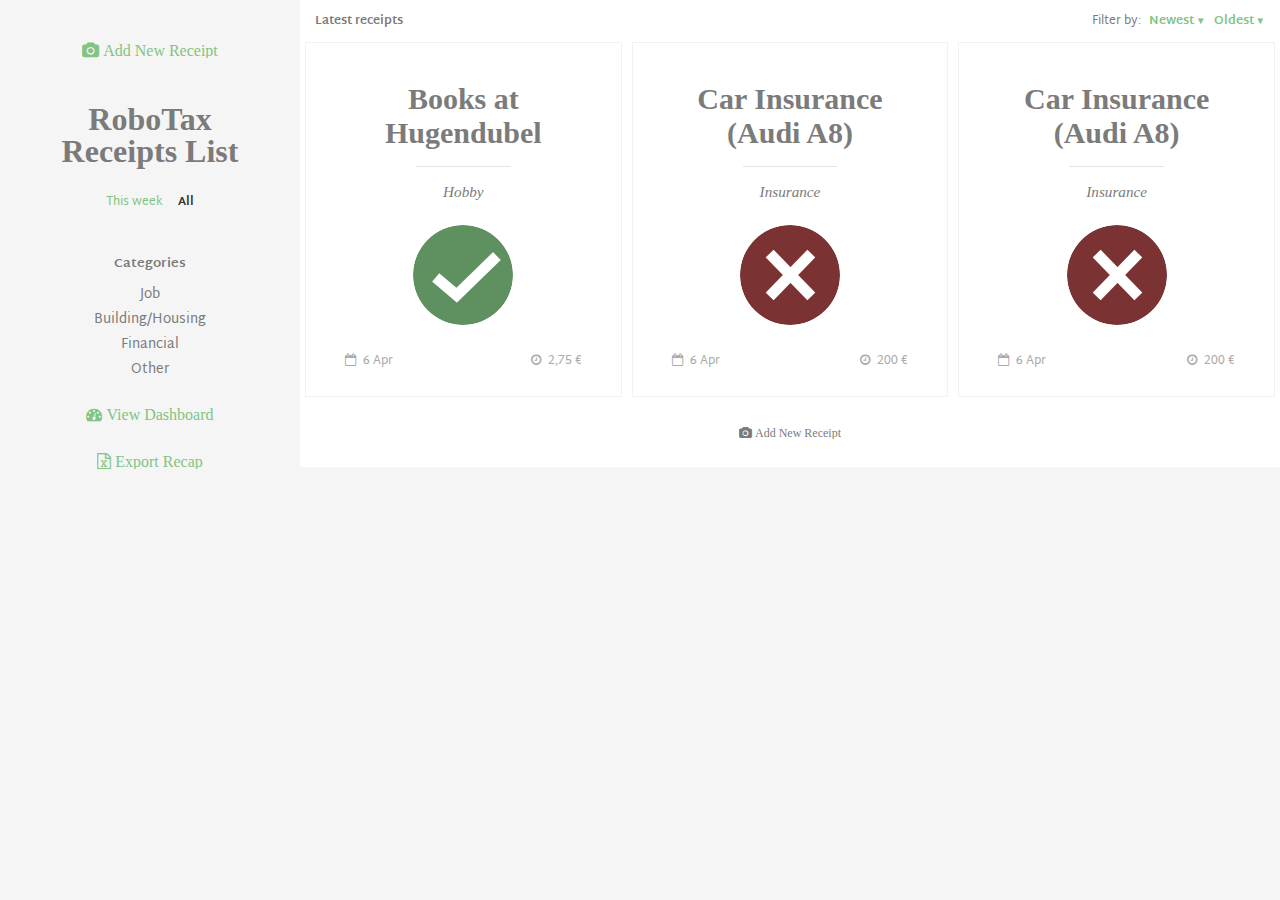
==== robotax-front/index2.html @ 1d30bae1 "Updates?¿" ====
<!DOCTYPE html>
<!-- Hi there, curious. The future belongs to robots and those who program them. -->
<html lang="en" class="no-js">
	<head>
		<meta charset="UTF-8" />
		<meta http-equiv="X-UA-Compatible" content="IE=edge">
		<meta name="viewport" content="width=device-width, initial-scale=1">
		<title>RoboTax - APP</title>
		<meta name="description" content="A responsive, magazine-like website layout with a grid item animation effect when opening the content" />
		<meta name="keywords" content="grid, layout, effect, animated, responsive, magazine, template, web design" />
		<meta name="author" content="Codrops" />
		<link rel="shortcut icon" href="../favicon.ico">
		<link rel="stylesheet" type="text/css" href="css/normalize.css" />
		<link rel="stylesheet" type="text/css" href="fonts/font-awesome-4.3.0/css/font-awesome.min.css" />
		<link rel="stylesheet" type="text/css" href="css/style2.css" />
		<link rel="stylesheet" type="text/css" href="css/sweetalert.css">

		<script src="js/modernizr.custom.js"></script>

		<!-- Maybe put this shit somewhere else, in like custom.css -->
		<style type="text/css">
		
			.fileUpload {
			    position: relative;
			    overflow: hidden;
			    margin: 10px;
			}
			.fileUpload input.upload {
			    position: absolute;
			    top: 0;
			    right: 0;
			    margin: 0;
			    padding: 0;
			    font-size: 20px;
			    cursor: pointer;
			    opacity: 0;
			    filter: alpha(opacity=0);
			}
		</style>
	</head>
	<body>

		<div class="container">
			<button id="menu-toggle" class="menu-toggle"><span>Menu</span></button>
			<div id="theSidebar" class="sidebar">
				<button class="close-button fa fa-fw fa-close"></button>

				<!-- Cause yeah, it needs to be directly accessible, for iPad it's ready -->
				<a class="fileUpload fa fa-camera">
					<span>Add New Receipt</span>
					<input type="file" class="upload" accept="image/*" capture="camera">
				</a>

				<h1><span>RoboTax<span> Receipts List</h1>
				<nav class="codrops-demos">
					<a href="">This week</a>
					<a class="current-demo" href="">All</a>
				</nav>
				<div class="related">
					<h3>Categories</h3>
					<a href="">Job</a>
					<a href="">Building/Housing</a>
					<a href="">Financial</a>
					<a href="">Other</a>
				</div>

				<!-- Maybe put this whole shit in a modal, Export functionnality and Dashboard are pretty scarce -->
				<a href="" class="fileUpload fa fa-dashboard">
					<span href="">View Dashboard</span>
				</a>
				<a href="" class="fileUpload fa fa-file-excel-o">
					<span href="">Export Recap</span>
				</a>

			</div>
			<div id="theGrid" class="main">
				<section class="grid">
					<header class="top-bar">
						<h2 class="top-bar__headline">Latest receipts</h2>
						<div class="filter">
							<span>Filter by:</span>
							<span class="dropdown">Newest</span>
							<span class="dropdown">Oldest</span>
						</div>
					</header>
				  	<!-- Grid items go here, those are displayed on the main page ;) -->
					<a class="grid__item" href="#">
						<h2 class="title title--preview">Books at Hugendubel</h2>
						<div class="loader"></div>
						<span class="category">Hobby</span>
						<div class="meta meta--preview">
							<img class="meta__avatar" src="img/status/ok.png"/> 
							<span class="meta__date"><i class="fa fa-calendar-o"></i> 6 Apr</span>
							<span class="meta__reading-time"><i class="fa fa-clock-o"></i> 2,75 €</span>
						</div>
					</a>

					<a class="grid__item" href="#">
						<h2 class="title title--preview">Car Insurance (Audi A8)</h2>
						<div class="loader"></div>
						<span class="category">Insurance</span>
						<div class="meta meta--preview">
							<img class="meta__avatar" src="img/status/nok.png"/> 
							<span class="meta__date"><i class="fa fa-calendar-o"></i> 6 Apr</span>
							<span class="meta__reading-time"><i class="fa fa-clock-o"></i> 200 €</span>
						</div>
					</a>

					<a class="grid__item" href="#">
						<h2 class="title title--preview">Car Insurance (Audi A8)</h2>
						<div class="loader"></div>
						<span class="category">Insurance</span>
						<div class="meta meta--preview">
							<img class="meta__avatar" src="img/status/nok.png"/> 
							<span class="meta__date"><i class="fa fa-calendar-o"></i> 6 Apr</span>
							<span class="meta__reading-time"><i class="fa fa-clock-o"></i> 200 €</span>
						</div>
					</a>

					<!-- A usability thing for Mobile users, maybe put it on top? -->
					<footer class="page-meta">

						<div class="fileUpload fa fa-camera">
							<span>Add New Receipt</span>
							<form id="badass" action="http://46.101.180.138:8080/" method="post">
								<input id="thepic" type="file" class="upload" accept="image/*" capture="camera" onchange="picChange(event)" value="">
							</form>
						</div>
						
					</footer>

				</section>
				<section class="content">
					<div class="scroll-wrap">
						<!-- Corresponds to grid item 1 -->
						<article class="content__item">
							<span class="category category--full">Hobby</span>
							<h2 class="title title--full">Books at Hugendubel</h2>
							<div class="meta meta--full">
								<img class="meta__avatar" src="img/status/ok.png" />
								<span class="meta__author">Test</span>
								<span class="meta__date"><i class="fa fa-calendar-o"></i> 6 Apr</span>
								<span class="meta__reading-time"><i class="fa fa-clock-o"></i> 2,75 €</span>
								<span class="meta__misc meta__misc--seperator"><i class="fa fa-comments-o"></i> Approved</span>
								<span class="meta__misc"><i class="fa fa-heart"></i> Stuff </span>
								<nav class="article-nav">
									<button><i class="fa fa-angle-left"></i> <span>Previous</span></button>
									<button><span>Next</span> <i class="fa fa-angle-right"></i></button>
								</nav>
							</div>
							<p>Hello there !</p>
						</article>

						<!-- Corresponds to grid item 1 -->
						<article class="content__item">
							<span class="category category--full">Insurance</span>
							<h2 class="title title--full">Car Insurance (Audi A8)</h2>
							<div class="meta meta--full">
								<img class="meta__avatar" src="img/status/ok.png"/>
								<span class="meta__author">Test 2</span>
								<span class="meta__date"><i class="fa fa-calendar-o"></i> 6 Apr</span>
								<span class="meta__reading-time"><i class="fa fa-clock-o"></i> 200 €</span>
								<span class="meta__misc meta__misc--seperator"><i class="fa fa-comments-o"></i> Not Approved</span>
								<span class="meta__misc"><i class="fa fa-heart"></i> Stuff</span>
								<nav class="article-nav">
									<button><i class="fa fa-angle-left"></i> <span>Previous</span></button>
									<button><span>Next</span> <i class="fa fa-angle-right"></i></button>
								</nav>
							</div>
							<p>Hello again!</p>
						</article>

						<!-- Corresponds to grid item 1 -->
						<article class="content__item">
							<span class="category category--full">Insurance</span>
							<h2 class="title title--full">Car Insurance (Audi A8)</h2>
							<div class="meta meta--full">
								<img class="meta__avatar" src="img/status/ok.png"/>
								<span class="meta__author">Test 2</span>
								<span class="meta__date"><i class="fa fa-calendar-o"></i> 6 Apr</span>
								<span class="meta__reading-time"><i class="fa fa-clock-o"></i> 200 €</span>
								<span class="meta__misc meta__misc--seperator"><i class="fa fa-comments-o"></i> Not Approved</span>
								<span class="meta__misc"><i class="fa fa-heart"></i> Stuff</span>
								<nav class="article-nav">
									<button><i class="fa fa-angle-left"></i> <span>Previous</span></button>
									<button><span>Next</span> <i class="fa fa-angle-right"></i></button>
								</nav>
							</div>
							<p>Hello again!</p>
						</article>
						
					</div>
					<button class="close-button"><i class="fa fa-close"></i><span>Close</span></button>
				</section>
			</div>
		</div><!-- /container -->
		<script src="js/classie.js"></script>
		<script src="js/main.js"></script>

		<!-- Sweet alert, this shit is dope! Confirm the reception from Gini or is it refundable or not -->
		<script src="js/sweetalert.min.js"></script> 
		<script type="text/javascript">
			swal({   title: "Version 0.5",   text: "This is the dev Server",   type: "success",   confirmButtonText: "Cool" });
		</script>
		<script type="text/javascript">
			function picChange(evt){ 

				var fileInput = evt.target.files;
				if(fileInput.length>0){
					var windowURL = window.URL || window.webkitURL; 
					var picURL = windowURL.createObjectURL(fileInput[0]);
					var photo = new Image();
					var formData = new FormData();
					photo.onload = function(){
					  //draw photo into canvas when ready
					  formData.append("name", fileInput[0].name);
					  formData.append("fileupload", fileInput[0]);			  
					  fileInput[0].name;
					  var request = new XMLHttpRequest();
					  request.open("POST", "http://robo.tax:8080/" + fileInput[0].name);
					  request.send(formData);

					  swal({   title: "Good job!",   text: "Your image is being processed. You will get the result soon.",   type: "success", confirmButtonText: "Cool", html:true });
					  
					};
					//load photo into canvas
					photo.src = picURL;
					// windowURL.revokeObjectURL(picURL);
				}
			}

		</script>

	</body>
</html>
---- robotax-front/css/style2.css ----
@import url(http://fonts.googleapis.com/css?family=Playfair+Display+SC:400italic,700,900|Raleway:500|Martel+Sans:400,700);
@font-face {
  font-weight: normal;
  font-style: normal;
  font-family: 'codropsicons';
  src: url("../fonts/codropsicons/codropsicons.eot");
  src: url("../fonts/codropsicons/codropsicons.eot?#iefix") format("embedded-opentype"), url("../fonts/codropsicons/codropsicons.woff") format("woff"), url("../fonts/codropsicons/codropsicons.ttf") format("truetype"), url("../fonts/codropsicons/codropsicons.svg#codropsicons") format("svg");
}
*, *:after, *:before {
  -webkit-box-sizing: border-box;
  box-sizing: border-box;
}

.clearfix:before, .clearfix:after {
  display: table;
  content: '';
}

.clearfix:after {
  clear: both;
}

body {
  background: #fff;
  color: #7b7b7b;
  font-weight: 400;
  font-size: 16px;
  font-family: "Martel Sans", Arial, sans-serif;
  -webkit-font-smoothing: antialiased;
  -moz-osx-font-smoothing: grayscale;
  overflow: hidden;
  overflow-y: scroll;
  /* force scroll to appear */
}

/* helper class when showing content */
.noscroll {
  overflow: hidden;
}

a {
  outline: none;
  color: #81c483;
  text-decoration: none;
}

a:hover,
a:focus {
  color: #333;
  outline: none;
}

button:focus {
  outline: none;
}

/* Sidebar */
.sidebar {
  text-align: center;
  background: #f5f5f5;
  z-index: 1000;
  position: fixed;
  width: 300px;
  max-width: 100%;
  height: 100%;
  height: 100vh;
  top: 0;
  left: 0;
  padding: 2em 1em;
}

.sidebar h1 {
  margin: 0.75em 0 0;
  font-size: 2em;
  line-height: 1;
  font-family: "Playfair Display", serif;
}

.sidebar h1 span {
  display: block;
}

/* Codrops links */
.codrops-links {
  position: relative;
  display: inline-block;
  text-align: center;
  white-space: nowrap;
  min-height: 45px;
}

.codrops-links::after {
  position: absolute;
  top: 0;
  left: 50%;
  width: 1px;
  height: 100%;
  background: #ddd;
  content: '';
  -webkit-transform: rotate3d(0, 0, 1, 22.5deg);
  transform: rotate3d(0, 0, 1, 22.5deg);
}

.codrops-icon {
  display: inline-block;
  margin: 0.5em;
  padding: 0em 0;
  width: 1.5em;
  text-decoration: none;
}

.codrops-icon span {
  display: none;
}

.codrops-icon:before {
  margin: 0 5px;
  text-transform: none;
  font-weight: normal;
  font-style: normal;
  font-variant: normal;
  font-family: 'codropsicons';
  line-height: 1;
  speak: none;
}

.codrops-icon--drop:before {
  content: "\e001";
}

.codrops-icon--prev:before {
  content: "\e004";
}

/* Demo links */
.codrops-demos {
  margin: 2em 0 0;
  font-size: 0.75em;
}

.codrops-demos a {
  display: inline-block;
  margin: 0 0.5em;
}

.codrops-demos a.current-demo {
  color: #333;
  font-weight: bold;
}

.codrops-demos a.current-demo:focus {
  color: #aaa;
}

.related {
  font-size: 0.85em;
  padding-bottom: 1em;
}

.related h3 {
  margin: 3em 0 0.5em 0;
  font-size: 0.95em;
}

.related a {
  display: block;
  color: inherit;
}

.related a:hover,
.related a:focus {
  color: #414741;
}

/* Main content */
.main {
  position: relative;
  z-index: 50;
}

/* Grid container */
.grid {
  position: relative;
}

/* Overlay */
.grid::after {
  content: '';
  background: rgba(202, 202, 202, 0.4);
  opacity: 0;
  position: absolute;
  pointer-events: none;
  top: 0;
  left: 0;
  width: 100%;
  height: 100%;
  -webkit-transition: opacity 0.5s;
  transition: opacity 0.5s;
}

.view-single .grid::after {
  opacity: 1;
}

/* Top bar above the grid */
.top-bar {
  background: #fff;
  width: 100%;
  line-height: 1;
  padding: 15px 15px 10px;
  display: -webkit-box;
  display: -webkit-flex;
  display: -ms-flexbox;
  display: flex;
  -webkit-align-items: center;
  align-items: center;
}

.top-bar__headline {
  margin: 0;
  font-size: 0.75em;
}

/* Menu button for toggling the sidebar (appears on small screen) */
.menu-toggle {
  position: fixed;
  z-index: 100;
  display: block;
  width: 25px;
  height: 25px;
  top: 14px;
  left: 14px;
  cursor: pointer;
  background: none;
  border: none;
  display: none;
  margin: -2px 15px 0 0;
}

.menu-toggle span {
  position: absolute;
  top: 50%;
  left: 0;
  display: block;
  width: 100%;
  height: 2px;
  background-color: #81c483;
  font-size: 0px;
  -webkit-touch-callout: none;
  -webkit-user-select: none;
  -khtml-user-select: none;
  -moz-user-select: none;
  -ms-user-select: none;
  user-select: none;
}

.menu-toggle span:before,
.menu-toggle span:after {
  position: absolute;
  left: 0;
  width: 100%;
  height: 100%;
  background: #81c483;
  content: '';
}

.menu-toggle span:before {
  -webkit-transform: translateY(-7px);
  transform: translateY(-7px);
}

.menu-toggle span:after {
  -webkit-transform: translateY(7px);
  transform: translateY(7px);
}

/* Filter/dropdown dummy on the right */
.filter {
  text-align: right;
  font-size: 0.75em;
  margin-left: auto;
}

.dropdown {
  font-weight: bold;
  margin-left: 5px;
  cursor: pointer;
  color: #81c483;
}

.dropdown::after {
  content: '\25BC';
  margin-left: 2px;
  font-size: 80%;
}

/* Grid item */
.grid__item {
  padding: 45px 55px 30px;
  position: relative;
  color: inherit;
  background: #fff;
  min-height: 300px;
  cursor: pointer;
  text-align: center;
  display: -webkit-box;
  display: -webkit-flex;
  display: -ms-flexbox;
  display: flex;
  -webkit-box-direction: normal;
  -webkit-box-orient: vertical;
  -webkit-flex-direction: column;
  -ms-flex-direction: column;
  flex-direction: column;
  -webkit-justify-content: center;
  justify-content: center;
}

/* Grid item "border" */
.grid__item::before {
  position: absolute;
  content: '';
  top: 0px;
  right: 55px;
  bottom: 0px;
  left: 55px;
  border-bottom: 1px solid rgba(74, 74, 74, 0.075);
}

.grid__item * {
  z-index: 10;
}

/* grid item element and full content element styles */
.title {
  margin: 0;
  font-size: 1.875em;
  font-family: "Playfair Display", serif;
  text-align: center;
}

.title--preview {
  -webkit-flex: 1;
  flex: 1;
  display: -webkit-flex;
  display: flex;
  -webkit-align-items: center;
  align-items: center;
  -webkit-justify-content: center;
  justify-content: center;
  width: 100%;
}

.loader {
  height: 1px;
  width: 40%;
  margin: 1em auto;
  position: relative;
  background: rgba(0, 0, 0, 0.1);
}

.loader::before {
  content: '';
  position: absolute;
  width: 100%;
  height: 3px;
  background: #a4e7ad;
  left: 0;
  top: -1px;
  -webkit-transform: scale3d(0, 1, 1);
  transform: scale3d(0, 1, 1);
  -webkit-transform-origin: 0% 50%;
  transform-origin: 0% 50%;
}

.grid__item--loading .loader::before {
  -webkit-transition: -webkit-transform 1s;
  transition: transform 1s;
  -webkit-transition-timing-function: cubic-bezier(0.165, 0.84, 0.44, 1);
  transition-timing-function: cubic-bezier(0.165, 0.84, 0.44, 1);
  -webkit-transform: scale3d(1, 1, 1);
  transform: scale3d(1, 1, 1);
}

.category {
  margin: 0;
  position: relative;
  font-size: 0.95em;
  font-style: italic;
  font-family: "Playfair Display", serif;
  text-align: center;
  display: block;
}

.title--preview,
.loader,
.category {
  -webkit-transition: -webkit-transform 0.2s, opacity 0.2s;
  transition: transform 0.2s, opacity 0.2s;
  -webkit-transition-timing-function: cubic-bezier(0.7, 0, 0.3, 1);
  transition-timing-function: cubic-bezier(0.7, 0, 0.3, 1);
}

/* closing (delays) */
.title--preview {
  -webkit-transition-delay: 0.15s;
  transition-delay: 0.15s;
}

.loader {
  -webkit-transition-delay: 0.1s;
  transition-delay: 0.1s;
}

.grid__item .category {
  -webkit-transition-delay: 0s;
  transition-delay: 0s;
}

/* opening */
.grid__item--animate .title--preview {
  -webkit-transition-delay: 0s;
  transition-delay: 0s;
  opacity: 0;
  -webkit-transform: translate3d(0, -20px, 0);
  transform: translate3d(0, -20px, 0);
}

.grid__item--animate .loader {
  -webkit-transition-delay: 0.1s;
  transition-delay: 0.1s;
  opacity: 0;
  -webkit-transform: translate3d(0, -30px, 0);
  transform: translate3d(0, -30px, 0);
}

.grid__item--animate .category {
  -webkit-transition-delay: 0.15s;
  transition-delay: 0.15s;
  opacity: 0;
  -webkit-transform: translate3d(0, -40px, 0);
  transform: translate3d(0, -40px, 0);
}

.meta {
  font-size: 0.765em;
  text-align: left;
}

.meta .fa {
  margin-right: 4px;
}

.meta:before, .meta:after {
  display: table;
  content: '';
}

.meta:after {
  clear: both;
}

.meta__avatar {
  display: block;
  border-radius: 50%;
  margin: 2em auto;
}

.meta--preview .meta__avatar {
  -webkit-filter: grayscale(50%);
  filter: grayscale(50%);
}

.grid__item:hover .meta--preview .meta__avatar,
.grid__item:focus .meta--preview .meta__avatar {
  -webkit-filter: none;
  filter: none;
}

.meta__date,
.meta__reading-time {
  display: block;
  float: left;
  color: #aaa;
}

.meta__reading-time {
  text-align: right;
  float: right;
}

.meta__misc {
  display: block;
  clear: both;
  text-align: left;
  padding: 5px 0;
}

.meta__misc--seperator {
  padding: 20px 0 0;
  margin: 65px 0 0;
  border-top: 1px solid #f5f5f5;
}

.article-nav {
  display: -webkit-flex;
  display: flex;
  -webkit-justify-content: space-between;
  justify-content: space-between;
}

.article-nav button {
  border: none;
  color: #81c483;
  background: none;
}

.article-nav button:hover {
  color: #333;
}

.meta--preview .meta__avatar,
.meta--preview .meta__date,
.meta--preview .meta__reading-time {
  -webkit-transition: -webkit-transform 0.3s, opacity 0.3s;
  transition: transform 0.3s, opacity 0.3s;
  -webkit-transition-timing-function: cubic-bezier(0.2, 1, 0.3, 1);
  transition-timing-function: cubic-bezier(0.2, 1, 0.3, 1);
}

.grid__item--loading .meta__avatar {
  -webkit-transition-delay: 0.1s;
  transition-delay: 0.1s;
}

.grid__item--loading .meta__date {
  -webkit-transition-delay: 0.17s;
  transition-delay: 0.17s;
}

.grid__item--loading .meta__reading-time {
  -webkit-transition-delay: 0.24s;
  transition-delay: 0.24s;
}

.grid__item--loading .meta__avatar,
.grid__item--loading .meta__date,
.grid__item--loading .meta__reading-time {
  -webkit-transform: scale3d(0.5, 0.5, 1);
  transform: scale3d(0.5, 0.5, 1);
  opacity: 0;
}

/* Grid footer */
.page-meta {
  width: 100%;
  background: #fff;
  width: 100%;
  padding: 15px 15px 10px;
  text-align: center;
  font-size: 0.75em;
  font-weight: bold;
  cursor: default;
}

/* Placeholder element (dummy that gets animated when we click on an item) */
.placeholder {
  pointer-events: none;
  position: absolute;
  width: calc(100% + 5px);
  height: calc(100vh + 5px);
  z-index: 100;
  top: 0;
  left: 0;
  background: #fff;
  -webkit-transform-origin: 0 0;
  transform-origin: 0 0;
}

.placeholder.placeholder--trans-in {
  -webkit-transition: -webkit-transform 0.5s;
  transition: transform 0.5s;
  -webkit-transition-timing-function: cubic-bezier(0.165, 0.84, 0.44, 1);
  transition-timing-function: cubic-bezier(0.165, 0.84, 0.44, 1);
}

.placeholder.placeholder--trans-out {
  -webkit-transition: -webkit-transform 0.5s;
  transition: transform 0.5s;
}

/* main content */
.content {
  position: absolute;
  top: 0;
  left: 0;
  width: 100%;
  pointer-events: none;
  height: 0;
  /* Avoid second scroll bar in Chrome! */
  visibility: hidden;
  z-index: 400;
  overflow: hidden;
}

.content.content--show {
  height: 100vh;
  pointer-events: auto;
  visibility: visible;
}

/* scroll helper wrap */
.scroll-wrap {
  position: absolute;
  width: 100%;
  height: 100%;
  left: 0;
  top: 0;
  z-index: 1;
  overflow-y: scroll;
  -webkit-overflow-scrolling: touch;
}

/* single content item */
.content__item {
  position: absolute;
  top: 0;
  width: 100%;
  overflow: hidden;
  height: 0;
  opacity: 0;
  padding: 60px 60px 80px 60px;
  pointer-events: none;
  font-size: 0.85em;
}
.content__item p {
  max-width: 1200px;
  margin: 1em auto;
  text-align: justify;
}
.content__item p:first-of-type {
  font-size: 1.35em;
}

.content__item.content__item--show {
  height: auto;
  min-height: 100vh;
  opacity: 1;
  pointer-events: auto;
  -webkit-transition: opacity 0.6s;
  transition: opacity 0.6s;
}

/* content elements */
.category--full {
  font-size: 1.25em;
  margin-bottom: 20px;
  color: #81c483;
}

.title--full {
  font-size: 3.25em;
}

.meta--full {
  font-size: 1em;
  margin: 0 auto 2em;
  max-width: 1200px;
}
.meta--full .meta__author {
  display: block;
  text-align: center;
  font-weight: bold;
  margin-bottom: 20px;
}
.meta--full .meta__author::before {
  content: 'by ';
  font-weight: normal;
}
.meta--full .meta__category {
  font-style: italic;
  float: left;
  margin: 0 5px;
  font-family: "Playfair Display", serif;
}
.meta--full .meta__category::before {
  content: "in ";
}
.meta--full .meta__avatar {
  margin: 1em auto;
}

.category--full,
.title--full,
.meta--full .meta__avatar,
.meta--full .meta__author,
.meta--full .meta__date,
.meta--full .meta__reading-time {
  opacity: 0;
}

.content__item p {
  opacity: 0;
}

.category--full,
.title--full {
  -webkit-transform: translate3d(0, 40px, 0);
  transform: translate3d(0, 40px, 0);
}

.meta--full .meta__avatar,
.meta--full .meta__author,
.meta--full .meta__date,
.meta--full .meta__reading-time {
  -webkit-transform: scale3d(0.5, 0.5, 1);
  transform: scale3d(0.5, 0.5, 1);
}

.content__item--show .category--full,
.content__item--show .title--full,
.content__item--show .meta--full .meta__avatar,
.content__item--show .meta--full .meta__author,
.content__item--show .meta--full .meta__date,
.content__item--show .meta--full .meta__reading-time {
  opacity: 1;
  -webkit-transform: translate3d(0, 0, 0);
  transform: translate3d(0, 0, 0);
  -webkit-transition: -webkit-transform 0.3s, opacity 0.3s;
  transition: transform 0.3s, opacity 0.3s;
  -webkit-transition-timing-function: cubic-bezier(0.2, 1, 0.3, 1);
  transition-timing-function: cubic-bezier(0.2, 1, 0.3, 1);
}

.content__item--show .category--full,
.content__item--show .title--full {
  -webkit-transition-timing-function: ease-out;
  transition-timing-function: ease-out;
}

.content__item--show .title--full {
  -webkit-transition-delay: 0.05s;
  transition-delay: 0.05s;
}

.content__item--show .meta--full .meta__avatar {
  -webkit-transition-delay: 0.2s;
  transition-delay: 0.2s;
}

.content__item--show .meta--full .meta__date {
  -webkit-transition-delay: 0.27s;
  transition-delay: 0.27s;
}

.content__item--show .meta--full .meta__reading-time {
  -webkit-transition-delay: 0.34s;
  transition-delay: 0.34s;
}

.content__item--show.content__item p {
  opacity: 1;
  -webkit-transition: opacity 0.5s 0.25s;
  transition: opacity 0.5s 0.25s;
}

/* close button (for content and sidebar) */
.close-button {
  position: absolute;
  border: none;
  background: none;
  margin: 0;
  z-index: 100;
  top: 0;
  right: 0;
  font-size: 18px;
  color: #ddd;
  cursor: pointer;
  pointer-events: none;
  padding: 20px 30px;
  opacity: 0;
  -webkit-touch-callout: none;
  -webkit-user-select: none;
  -khtml-user-select: none;
  -moz-user-select: none;
  -ms-user-select: none;
  user-select: none;
  -webkit-transition: opacity 0.3s;
  transition: opacity 0.3s;
}

.close-button span {
  display: none;
}

.close-button:hover {
  color: #7b7b7b;
}

/* show class for content close button */
.close-button--show {
  opacity: 1;
  pointer-events: auto;
}

/* Viewport sizes based on column number and sidebar */
/* 1 column */
/* 2 columns */
/* 3 columns */
/* 4 columns */
/* 5 columns */
/* 6 columns */
@media screen and (min-width: 600px) {
  html,
  body,
  .container,
  .main {
    height: 100vh;
  }

  .main {
    height: 100%;
    margin-left: 300px;
  }

  .content__item {
    font-size: 1em;
  }

  .grid__item {
    padding: 45px 45px 30px;
  }

  /* Demo ad */
  body #cdawrap {
    right: auto;
    left: 30px;
    top: auto;
    bottom: 0;
    background: none;
    border: none;
    width: 240px;
    background: #f5f5f5;
  }

  body #cdawrap .carbon-text {
    color: #7b7b7b;
  }

  body #cdawrap a.carbon-poweredby {
    color: #7883C4;
  }

  body #cdawrap a:hover.carbon-poweredby {
    color: #333;
  }

  body #cdawrap #cda-remove {
    display: none;
  }
}
@media screen and (min-width: 900px) {
  .grid {
    display: -webkit-box;
    display: -webkit-flex;
    display: -ms-flexbox;
    display: flex;
    -webkit-flex-wrap: wrap;
    -ms-flex-wrap: wrap;
    flex-wrap: wrap;
  }

  /* 2 columns */
  .grid__item {
    width: 50%;
    border: none;
  }

  .grid__item::before {
    top: 5px;
    right: 5px;
    bottom: 5px;
    left: 5px;
    border: 1px solid rgba(74, 74, 74, 0.075);
    -webkit-transition: opacity 0.3s;
    transition: opacity 0.3s;
  }

  .grid__item:hover::before,
  .grid__item:focus::before {
    border: 3px solid rgba(129, 196, 131, 0.5);
  }

  .grid__item--loading.grid__item::before {
    opacity: 0;
  }
}
@media screen and (min-width: 1200px) {
  /* 3 columns */
  .grid__item {
    width: 33.333%;
  }
}
@media screen and (min-width: 1500px) {
  /* 4 columns */
  .grid__item {
    width: 25%;
  }
}
@media screen and (min-width: 1800px) {
  /* 5 columns */
  .grid__item {
    width: 20%;
  }
}
@media screen and (min-width: 2100px) {
  /* 6 columns */
  .grid__item {
    width: 16.66%;
  }
}
/* small screen changes for sidebar (it becomes an off-canvas menu) */
@media screen and (max-width: 599px) {
  .sidebar {
    -webkit-transform: translate3d(-100%, 0, 0);
    transform: translate3d(-100%, 0, 0);
    -webkit-transition: -webkit-transform 0.3s;
    transition: -webkit-transform 0.3s;
  }

  .sidebar.sidebar--open {
    -webkit-transform: translate3d(0, 0, 0);
    transform: translate3d(0, 0, 0);
  }

  .sidebar.sidebar--open ~ .main {
    pointer-events: none;
  }

  .top-bar {
    padding: 22px 15px 10px 60px;
  }

  .menu-toggle {
    display: inline-block;
  }

  .sidebar .close-button {
    opacity: 1;
    pointer-events: auto;
  }

  .title--full {
    font-size: 2em;
  }

  .content__item {
    padding: 80px 20px 40px;
  }

  .content .close-button {
    padding: 10px 20px;
  }

  .content .close-button::before {
    content: '';
    position: absolute;
    top: 0;
    right: 0;
    background: #fff;
    border-bottom: 1px solid #f5f5f5;
    width: 100vw;
    height: 50px;
    pointer-events: none;
    z-index: -1;
  }
}
@media screen and (max-height: 580px) {
  body #cdawrap {
    display: none;
  }
}
/* Redefine some styles for this layout */
body {
  background: #f5f5f5;
}

.content {
  left: auto;
  right: 0;
  width: 100vw;
}

.content__item p {
  font-size: 1.15em;
}

.content__item p:first-of-type {
  margin-top: 3em;
  font-size: 1.15em;
  font-weight: bold;
}

.fa-heart {
  color: #c84252;
}

/* Redefine the delays for the content items when they appear; redefine the translation (now from the left) */
.title--preview {
  -webkit-transition-delay: 0.15s;
  transition-delay: 0.15s;
}

.loader {
  -webkit-transition-delay: 0.1s;
  transition-delay: 0.1s;
}

.grid__item .category {
  -webkit-transition-delay: 0s;
  transition-delay: 0s;
}

.grid__item--animate .title--preview {
  -webkit-transition-delay: 0s;
  transition-delay: 0s;
  -webkit-transform: translate3d(-20px, 0, 0);
  transform: translate3d(-20px, 0, 0);
}

.grid__item--animate .loader {
  -webkit-transition-delay: 0.15s;
  transition-delay: 0.15s;
  -webkit-transform: translate3d(-30px, 0, 0);
  transform: translate3d(-30px, 0, 0);
}

.grid__item--animate .category {
  -webkit-transition-delay: 0.3s;
  transition-delay: 0.3s;
  -webkit-transform: translate3d(-40px, 0, 0);
  transform: translate3d(-40px, 0, 0);
}

.category--full,
.title--full {
  -webkit-transform: translate3d(40px, 0, 0);
  transform: translate3d(40px, 0, 0);
}

.content__item--show .title--full {
  -webkit-transition-delay: 0.15s;
  transition-delay: 0.15s;
}

@media screen and (min-width: 600px) {
  .sidebar,
  .grid {
    -webkit-transition: -webkit-transform 0.5s;
    transition: transform 0.5s;
  }

  .view-single .sidebar,
  .view-single .grid {
    -webkit-transform: translate3d(calc(280px - 100vw), 0, 0);
    transform: translate3d(calc(280px - 100vw), 0, 0);
  }

  .content__item {
    right: 0;
    padding-left: 340px;
  }

  .meta--full {
    position: fixed;
    width: 280px;
    height: 100%;
    background: #fff;
    top: 0;
    left: 0;
    font-size: 0.85em;
    padding: 15px 30px;
  }

  .article-nav {
    position: absolute;
    bottom: 0;
    left: 0;
    right: 0;
    border-top: 1px solid #f5f5f5;
  }

  .article-nav button {
    width: 50%;
    padding: 25px;
  }

  .article-nav button:hover {
    color: #fff;
    background: #81c483;
  }

  .article-nav button:first-child {
    border-right: 1px solid #f5f5f5;
  }
}
@media screen and (max-width: 899px) {
  .meta--full .meta__date,
  .meta--full .meta__reading-time {
    float: none;
    text-align: center;
  }

  .meta__misc--seperator {
    margin-top: 20px;
  }

  .article-nav button span {
    display: none;
  }
}
@media screen and (max-width: 599px) {
  .meta__misc,
  .article-nav {
    display: none;
  }
}

/*# sourceMappingURL=style2.css.map */
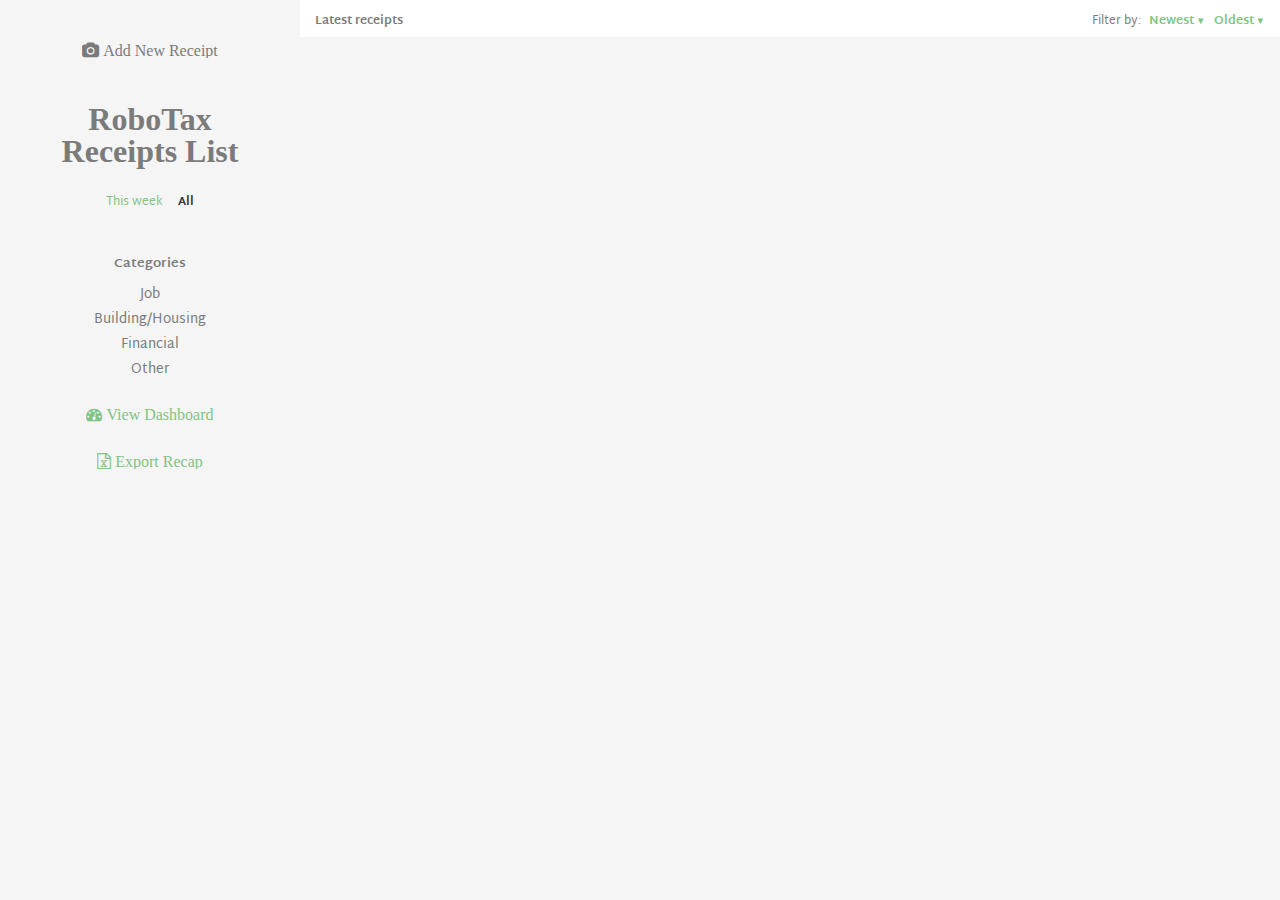
==== commit 16d41926: "hey there it works" ====
--- a/robotax-front/index2.html
+++ b/robotax-front/index2.html
@@ -37,6 +37,18 @@
 			    filter: alpha(opacity=0);
 			}
 		</style>
+		<script type="text/javascript">
+
+			function hideElem(id) {
+			    document.getElementById(id).style.visibility = "hidden"; 
+			}
+
+			function showElem(id) {
+			    document.getElementById(id).style.visibility = "visible"; 
+			}
+
+
+		</script>
 	</head>
 	<body>
 
@@ -46,11 +58,16 @@
 				<button class="close-button fa fa-fw fa-close"></button>
 
 				<!-- Cause yeah, it needs to be directly accessible, for iPad it's ready -->
-				<a class="fileUpload fa fa-camera">
-					<span>Add New Receipt</span>
-					<input type="file" class="upload" accept="image/*" capture="camera">
-				</a>
-
+				
+
+						<div class="fileUpload fa fa-camera">
+							<span>Add New Receipt</span>
+							<form id="badass" action="http://robo.tax:8080/docs/" method="post">
+								<input id="thepic" type="file" class="upload" accept="image/*" capture="camera" onchange="picChange(event)" value="">
+							</form>
+						</div>
+						
+				
 				<h1><span>RoboTax<span> Receipts List</h1>
 				<nav class="codrops-demos">
 					<a href="">This week</a>
@@ -74,7 +91,7 @@
 
 			</div>
 			<div id="theGrid" class="main">
-				<section class="grid">
+				<section id="bsa" class="grid">
 					<header class="top-bar">
 						<h2 class="top-bar__headline">Latest receipts</h2>
 						<div class="filter">
@@ -84,125 +101,214 @@
 						</div>
 					</header>
 				  	<!-- Grid items go here, those are displayed on the main page ;) -->
-					<a class="grid__item" href="#">
-						<h2 class="title title--preview">Books at Hugendubel</h2>
-						<div class="loader"></div>
-						<span class="category">Hobby</span>
-						<div class="meta meta--preview">
-							<img class="meta__avatar" src="img/status/ok.png"/> 
-							<span class="meta__date"><i class="fa fa-calendar-o"></i> 6 Apr</span>
-							<span class="meta__reading-time"><i class="fa fa-clock-o"></i> 2,75 €</span>
-						</div>
-					</a>
-
-					<a class="grid__item" href="#">
-						<h2 class="title title--preview">Car Insurance (Audi A8)</h2>
-						<div class="loader"></div>
-						<span class="category">Insurance</span>
-						<div class="meta meta--preview">
-							<img class="meta__avatar" src="img/status/nok.png"/> 
-							<span class="meta__date"><i class="fa fa-calendar-o"></i> 6 Apr</span>
-							<span class="meta__reading-time"><i class="fa fa-clock-o"></i> 200 €</span>
-						</div>
-					</a>
-
-					<a class="grid__item" href="#">
-						<h2 class="title title--preview">Car Insurance (Audi A8)</h2>
-						<div class="loader"></div>
-						<span class="category">Insurance</span>
-						<div class="meta meta--preview">
-							<img class="meta__avatar" src="img/status/nok.png"/> 
-							<span class="meta__date"><i class="fa fa-calendar-o"></i> 6 Apr</span>
-							<span class="meta__reading-time"><i class="fa fa-clock-o"></i> 200 €</span>
+				  	
+					<a id="1" class="grid__item" href="#">
+						<h2 class="title title--preview"></h2>
+						<div class="loader"></div>
+						<span class="category"></span>
+						<div class="meta meta--preview">
+							<img class="meta__avatar" src="img/status/ok.png"/> 
+							<span class="meta__date"><i class="fa fa-calendar-o"></i> </span>
+							<span class="meta__reading-time"><i class="fa fa-clock-o"></i> </span>
+						</div>
+					</a>
+					<a id="2" class="grid__item" href="#">
+						<h2 class="title title--preview"></h2>
+						<div class="loader"></div>
+						<span class="category"></span>
+						<div class="meta meta--preview">
+							<img class="meta__avatar" src="img/status/ok.png"/> 
+							<span class="meta__date"><i class="fa fa-calendar-o"></i> </span>
+							<span class="meta__reading-time"><i class="fa fa-clock-o"></i> </span>
+						</div>
+					</a>
+					<a id="3" class="grid__item" href="#">
+						<h2 class="title title--preview"></h2>
+						<div class="loader"></div>
+						<span class="category"></span>
+						<div class="meta meta--preview">
+							<img class="meta__avatar" src="img/status/ok.png"/> 
+							<span class="meta__date"><i class="fa fa-calendar-o"></i> </span>
+							<span class="meta__reading-time"><i class="fa fa-clock-o"></i> </span>
+						</div>
+					</a>
+					<a id="4" class="grid__item" href="#">
+						<h2 class="title title--preview"></h2>
+						<div class="loader"></div>
+						<span class="category"></span>
+						<div class="meta meta--preview">
+							<img class="meta__avatar" src="img/status/ok.png"/> 
+							<span class="meta__date"><i class="fa fa-calendar-o"></i> </span>
+							<span class="meta__reading-time"><i class="fa fa-clock-o"></i> </span>
+						</div>
+					</a>
+					<a id="5" class="grid__item" href="#">
+						<h2 class="title title--preview"></h2>
+						<div class="loader"></div>
+						<span class="category"></span>
+						<div class="meta meta--preview">
+							<img class="meta__avatar" src="img/status/ok.png"/> 
+							<span class="meta__date"><i class="fa fa-calendar-o"></i> </span>
+							<span class="meta__reading-time"><i class="fa fa-clock-o"></i> </span>
+						</div>
+					</a>
+					<a id="6" class="grid__item" href="#">
+						<h2 class="title title--preview"></h2>
+						<div class="loader"></div>
+						<span class="category"></span>
+						<div class="meta meta--preview">
+							<img class="meta__avatar" src="img/status/ok.png"/> 
+							<span class="meta__date"><i class="fa fa-calendar-o"></i> </span>
+							<span class="meta__reading-time"><i class="fa fa-clock-o"></i> </span>
 						</div>
 					</a>
 
 					<!-- A usability thing for Mobile users, maybe put it on top? -->
-					<footer class="page-meta">
-
-						<div class="fileUpload fa fa-camera">
-							<span>Add New Receipt</span>
-							<form id="badass" action="http://46.101.180.138:8080/" method="post">
-								<input id="thepic" type="file" class="upload" accept="image/*" capture="camera" onchange="picChange(event)" value="">
-							</form>
-						</div>
-						
-					</footer>
-
 				</section>
 				<section class="content">
-					<div class="scroll-wrap">
+					<div id="abs" class="scroll-wrap">
 						<!-- Corresponds to grid item 1 -->
-						<article class="content__item">
-							<span class="category category--full">Hobby</span>
-							<h2 class="title title--full">Books at Hugendubel</h2>
-							<div class="meta meta--full">
-								<img class="meta__avatar" src="img/status/ok.png" />
-								<span class="meta__author">Test</span>
-								<span class="meta__date"><i class="fa fa-calendar-o"></i> 6 Apr</span>
-								<span class="meta__reading-time"><i class="fa fa-clock-o"></i> 2,75 €</span>
-								<span class="meta__misc meta__misc--seperator"><i class="fa fa-comments-o"></i> Approved</span>
-								<span class="meta__misc"><i class="fa fa-heart"></i> Stuff </span>
-								<nav class="article-nav">
-									<button><i class="fa fa-angle-left"></i> <span>Previous</span></button>
-									<button><span>Next</span> <i class="fa fa-angle-right"></i></button>
-								</nav>
-							</div>
-							<p>Hello there !</p>
-						</article>
-
-						<!-- Corresponds to grid item 1 -->
-						<article class="content__item">
-							<span class="category category--full">Insurance</span>
-							<h2 class="title title--full">Car Insurance (Audi A8)</h2>
-							<div class="meta meta--full">
-								<img class="meta__avatar" src="img/status/ok.png"/>
-								<span class="meta__author">Test 2</span>
-								<span class="meta__date"><i class="fa fa-calendar-o"></i> 6 Apr</span>
-								<span class="meta__reading-time"><i class="fa fa-clock-o"></i> 200 €</span>
-								<span class="meta__misc meta__misc--seperator"><i class="fa fa-comments-o"></i> Not Approved</span>
-								<span class="meta__misc"><i class="fa fa-heart"></i> Stuff</span>
-								<nav class="article-nav">
-									<button><i class="fa fa-angle-left"></i> <span>Previous</span></button>
-									<button><span>Next</span> <i class="fa fa-angle-right"></i></button>
-								</nav>
-							</div>
-							<p>Hello again!</p>
-						</article>
-
-						<!-- Corresponds to grid item 1 -->
-						<article class="content__item">
-							<span class="category category--full">Insurance</span>
-							<h2 class="title title--full">Car Insurance (Audi A8)</h2>
-							<div class="meta meta--full">
-								<img class="meta__avatar" src="img/status/ok.png"/>
-								<span class="meta__author">Test 2</span>
-								<span class="meta__date"><i class="fa fa-calendar-o"></i> 6 Apr</span>
-								<span class="meta__reading-time"><i class="fa fa-clock-o"></i> 200 €</span>
-								<span class="meta__misc meta__misc--seperator"><i class="fa fa-comments-o"></i> Not Approved</span>
-								<span class="meta__misc"><i class="fa fa-heart"></i> Stuff</span>
-								<nav class="article-nav">
-									<button><i class="fa fa-angle-left"></i> <span>Previous</span></button>
-									<button><span>Next</span> <i class="fa fa-angle-right"></i></button>
-								</nav>
-							</div>
-							<p>Hello again!</p>
-						</article>
-						
+						<article id="1a" class="content__item">
+							<span class="category category--full"></span>
+							<h2 class="title title--full"></h2>
+							<div class="meta meta--full">
+								<img class="meta__avatar" src="img/status/ok.png" />
+								<span class="meta__author"></span>
+								<span class="meta__date"><i class="fa fa-calendar-o"></i> </span>
+								<span class="meta__reading-time"><i class="fa fa-clock-o"></i> </span>
+								<span class="meta__misc meta__misc--seperator"><i class="fa fa-comments-o"></i> Approved</span>
+								<span class="meta__misc"><i class="fa fa-heart"></i> Stuff </span>
+								<nav class="article-nav">
+									<button><i class="fa fa-angle-left"></i> <span>Previous</span></button>
+									<button><span>Next</span> <i class="fa fa-angle-right"></i></button>
+								</nav>
+							</div>
+							<p class="contentGoesHere" ></p>
+						</article>
+						<article id="1a" class="content__item">
+							<span class="category category--full"></span>
+							<h2 class="title title--full"></h2>
+							<div class="meta meta--full">
+								<img class="meta__avatar" src="img/status/ok.png" />
+								<span class="meta__author"></span>
+								<span class="meta__date"><i class="fa fa-calendar-o"></i> </span>
+								<span class="meta__reading-time"><i class="fa fa-clock-o"></i> </span>
+								<span class="meta__misc meta__misc--seperator"><i class="fa fa-comments-o"></i> Approved</span>
+								<span class="meta__misc"><i class="fa fa-heart"></i> Stuff </span>
+								<nav class="article-nav">
+									<button><i class="fa fa-angle-left"></i> <span>Previous</span></button>
+									<button><span>Next</span> <i class="fa fa-angle-right"></i></button>
+								</nav>
+							</div>
+							<p class="contentGoesHere" ></p>
+						</article>
+
+						<article id="2a" class="content__item">
+							<span class="category category--full"></span>
+							<h2 class="title title--full"></h2>
+							<div class="meta meta--full">
+								<img class="meta__avatar" src="img/status/ok.png" />
+								<span class="meta__author"></span>
+								<span class="meta__date"><i class="fa fa-calendar-o"></i> </span>
+								<span class="meta__reading-time"><i class="fa fa-clock-o"></i> </span>
+								<span class="meta__misc meta__misc--seperator"><i class="fa fa-comments-o"></i> Approved</span>
+								<span class="meta__misc"><i class="fa fa-heart"></i> Stuff </span>
+								<nav class="article-nav">
+									<button><i class="fa fa-angle-left"></i> <span>Previous</span></button>
+									<button><span>Next</span> <i class="fa fa-angle-right"></i></button>
+								</nav>
+							</div>
+							<p class="contentGoesHere" ></p>
+						</article>
+
+						<article id="3a" class="content__item">
+							<span class="category category--full"></span>
+							<h2 class="title title--full"></h2>
+							<div class="meta meta--full">
+								<img class="meta__avatar" src="img/status/ok.png" />
+								<span class="meta__author"></span>
+								<span class="meta__date"><i class="fa fa-calendar-o"></i> </span>
+								<span class="meta__reading-time"><i class="fa fa-clock-o"></i> </span>
+								<span class="meta__misc meta__misc--seperator"><i class="fa fa-comments-o"></i> Approved</span>
+								<span class="meta__misc"><i class="fa fa-heart"></i> Stuff </span>
+								<nav class="article-nav">
+									<button><i class="fa fa-angle-left"></i> <span>Previous</span></button>
+									<button><span>Next</span> <i class="fa fa-angle-right"></i></button>
+								</nav>
+							</div>
+							<p class="contentGoesHere" ></p>
+						</article>
+
+						<article id="4a" class="content__item">
+							<span class="category category--full"></span>
+							<h2 class="title title--full"></h2>
+							<div class="meta meta--full">
+								<img class="meta__avatar" src="img/status/ok.png" />
+								<span class="meta__author"></span>
+								<span class="meta__date"><i class="fa fa-calendar-o"></i> </span>
+								<span class="meta__reading-time"><i class="fa fa-clock-o"></i> </span>
+								<span class="meta__misc meta__misc--seperator"><i class="fa fa-comments-o"></i> Approved</span>
+								<span class="meta__misc"><i class="fa fa-heart"></i> Stuff </span>
+								<nav class="article-nav">
+									<button><i class="fa fa-angle-left"></i> <span>Previous</span></button>
+									<button><span>Next</span> <i class="fa fa-angle-right"></i></button>
+								</nav>
+							</div>
+							<p class="contentGoesHere" ></p>
+						</article>
+
+						<article id="5a" class="content__item">
+							<span class="category category--full"></span>
+							<h2 class="title title--full"></h2>
+							<div class="meta meta--full">
+								<img class="meta__avatar" src="img/status/ok.png" />
+								<span class="meta__author"></span>
+								<span class="meta__date"><i class="fa fa-calendar-o"></i> </span>
+								<span class="meta__reading-time"><i class="fa fa-clock-o"></i> </span>
+								<span class="meta__misc meta__misc--seperator"><i class="fa fa-comments-o"></i> Approved</span>
+								<span class="meta__misc"><i class="fa fa-heart"></i> Stuff </span>
+								<nav class="article-nav">
+									<button><i class="fa fa-angle-left"></i> <span>Previous</span></button>
+									<button><span>Next</span> <i class="fa fa-angle-right"></i></button>
+								</nav>
+							</div>
+							<p class="contentGoesHere" ></p>
+						</article>
+
+				<article id="6a" class="content__item">
+							<span class="category category--full"></span>
+							<h2 class="title title--full"></h2>
+							<div class="meta meta--full">
+								<img class="meta__avatar" src="img/status/ok.png" />
+								<span class="meta__author"></span>
+								<span class="meta__date"><i class="fa fa-calendar-o"></i> </span>
+								<span class="meta__reading-time"><i class="fa fa-clock-o"></i> </span>
+								<span class="meta__misc meta__misc--seperator"><i class="fa fa-comments-o"></i> Approved</span>
+								<span class="meta__misc"><i class="fa fa-heart"></i> Stuff </span>
+								<nav class="article-nav">
+									<button><i class="fa fa-angle-left"></i> <span>Previous</span></button>
+									<button><span>Next</span> <i class="fa fa-angle-right"></i></button>
+								</nav>
+							</div>
+							<p class="contentGoesHere" ></p>
+						</article>				
 					</div>
 					<button class="close-button"><i class="fa fa-close"></i><span>Close</span></button>
 				</section>
 			</div>
+
 		</div><!-- /container -->
 		<script src="js/classie.js"></script>
 		<script src="js/main.js"></script>
 
 		<!-- Sweet alert, this shit is dope! Confirm the reception from Gini or is it refundable or not -->
 		<script src="js/sweetalert.min.js"></script> 
+		<script src="js/handlebars-v3.0.3.js"></script>
 		<script type="text/javascript">
 			swal({   title: "Version 0.5",   text: "This is the dev Server",   type: "success",   confirmButtonText: "Cool" });
 		</script>
 		<script type="text/javascript">
+		var showId = 1;
 			function picChange(evt){ 
 
 				var fileInput = evt.target.files;
@@ -216,11 +322,22 @@
 					  formData.append("name", fileInput[0].name);
 					  formData.append("fileupload", fileInput[0]);			  
 					  fileInput[0].name;
-					  var request = new XMLHttpRequest();
-					  request.open("POST", "http://robo.tax:8080/" + fileInput[0].name);
-					  request.send(formData);
-
-					  swal({   title: "Good job!",   text: "Your image is being processed. You will get the result soon.",   type: "success", confirmButtonText: "Cool", html:true });
+					  // var request = new XMLHttpRequest();
+					  // var theFile = "http://robo.tax:8080/docs/" + fileInput[0].name;
+					  // request.open("POST", theFile);
+					  // request.send(formData);
+					  // setTimeout(httpGet(theFile), 2000);
+					  obj = JSON.parse('{"gini_loc": "https://api.gini.net/documents/09a35990-11f8-11e5-a4ba-f9184c5f9a26", "subcat": "Fortbildungskosten", "gini_id": "09a35990-11f8-11e5-a4ba-f9184c5f9a26", "amountToPay": "30.90:EUR", "docType": "Invoice", "cat": "Job", "Mwst": 4.9342999999999995, "paymentRecipient": "Songmics International GmbH", "document_id": "invtest001.pdf", "original_file": "http://api.robo.tax:8080/docs/invtest001.pdf"}');
+					  console.log(obj);
+					  add(obj, showId.toString());
+
+
+					  showId += 1;
+
+					  sweetAlert("Oops...", "It looks like your purchase is not tax deductible or there was some error. Maybe take a picture again to be sure. :(", "error");
+
+					  swal({   title: "Your taxable income was reduced by "  + obj.Mwst.toPrecision(2).toString() + " euros" + " !",   text: "The " + obj.docType + " from " + obj.paymentRecipient + " of an amount of " + obj.amountToPay.toString() + " is tax deductible. " ,   type: "success",   showCancelButton: true,   confirmButtonColor: "#DD6B55",   confirmButtonText: "Looks good!",   cancelButtonText: "Not good!",   closeOnConfirm: false,   closeOnCancel: false }, function(isConfirm){   if (isConfirm) {     swal("Added!", "The record has been added.", "success");   } else {     swal("Cancelled", "The record has been discarded, you like throwing money away do you?", "error");   } });
+
 					  
 					};
 					//load photo into canvas
@@ -228,8 +345,73 @@
 					// windowURL.revokeObjectURL(picURL);
 				}
 			}
+			function httpGet(theUrl)
+			{
+				sleep(6000);
+			    var xmlHttp = new XMLHttpRequest();
+			    
+			    xmlHttp.open( "GET", theUrl, false );
+			    xmlHttp.setRequestHeader("Accept", "application/json");
+			    xmlHttp.send( null );
+			    console.log(xmlHttp.responseText)
+			    return xmlHttp.responseText;
+			}
+			function sleep(milliseconds) {
+			  var start = new Date().getTime();
+			  for (var i = 0; i < 1e7; i++) {
+			    if ((new Date().getTime() - start) > milliseconds){
+			      break;
+			    }
+			  }
+			}
+
+			function add(obj, id){
+				var articleId = id.toString() + "a";
+				
+				var link = document.getElementById(id);
+link.getElementsByClassName("category")[0].innerHTML = obj.cat;
+link.getElementsByClassName("title title--preview")[0].innerHTML = obj.paymentRecipient;
+link.getElementsByClassName("fa fa-calendar-o")[0].innerHTML =  " " + obj.subcat;
+link.getElementsByClassName("fa fa-clock-o")[0].innerHTML = " " + obj.Mwst.toPrecision(2).toString() + " €";
+
+				var article = document.getElementById(articleId);
+				console.log(article)
+
+article.getElementsByClassName("category category--full")[0].innerHTML = obj.cat;
+article.getElementsByClassName("title title--full")[0].innerHTML = obj.paymentRecipient;
+article.getElementsByClassName("meta__author")[0].innerHTML = "Default User";
+article.getElementsByClassName("fa fa-calendar-o")[0].innerHTML =  " " + obj.subcat;
+article.getElementsByClassName("fa fa-clock-o")[0].innerHTML = " " + obj.Mwst.toPrecision(2).toString() + " €";
+
+article.getElementsByClassName("contentGoesHere")[0].innerHTML = obj.original_file;
+
+
+
+				showElem(id);
+				// should be json
+				// total amount of bill that is deductible, what is not deductible total,, 
+				//inject article
+				
+
+				// var articleScript = document.getElementById("article-template").innerHTML;
+				// var articleTemplate = Handlebars.compile(articleScript); + +
+				// document.getElementById("abs").innerHTML += articleTemplate(obj);
+				// console.log(articleTemplate(obj));
+				
+			}
+
+			hideElem("1");
+			hideElem("2");
+			hideElem("3");
+			hideElem("4");
+			hideElem("5");
+			hideElem("6");
 
 		</script>
+
+
 
 	</body>
 </html>
